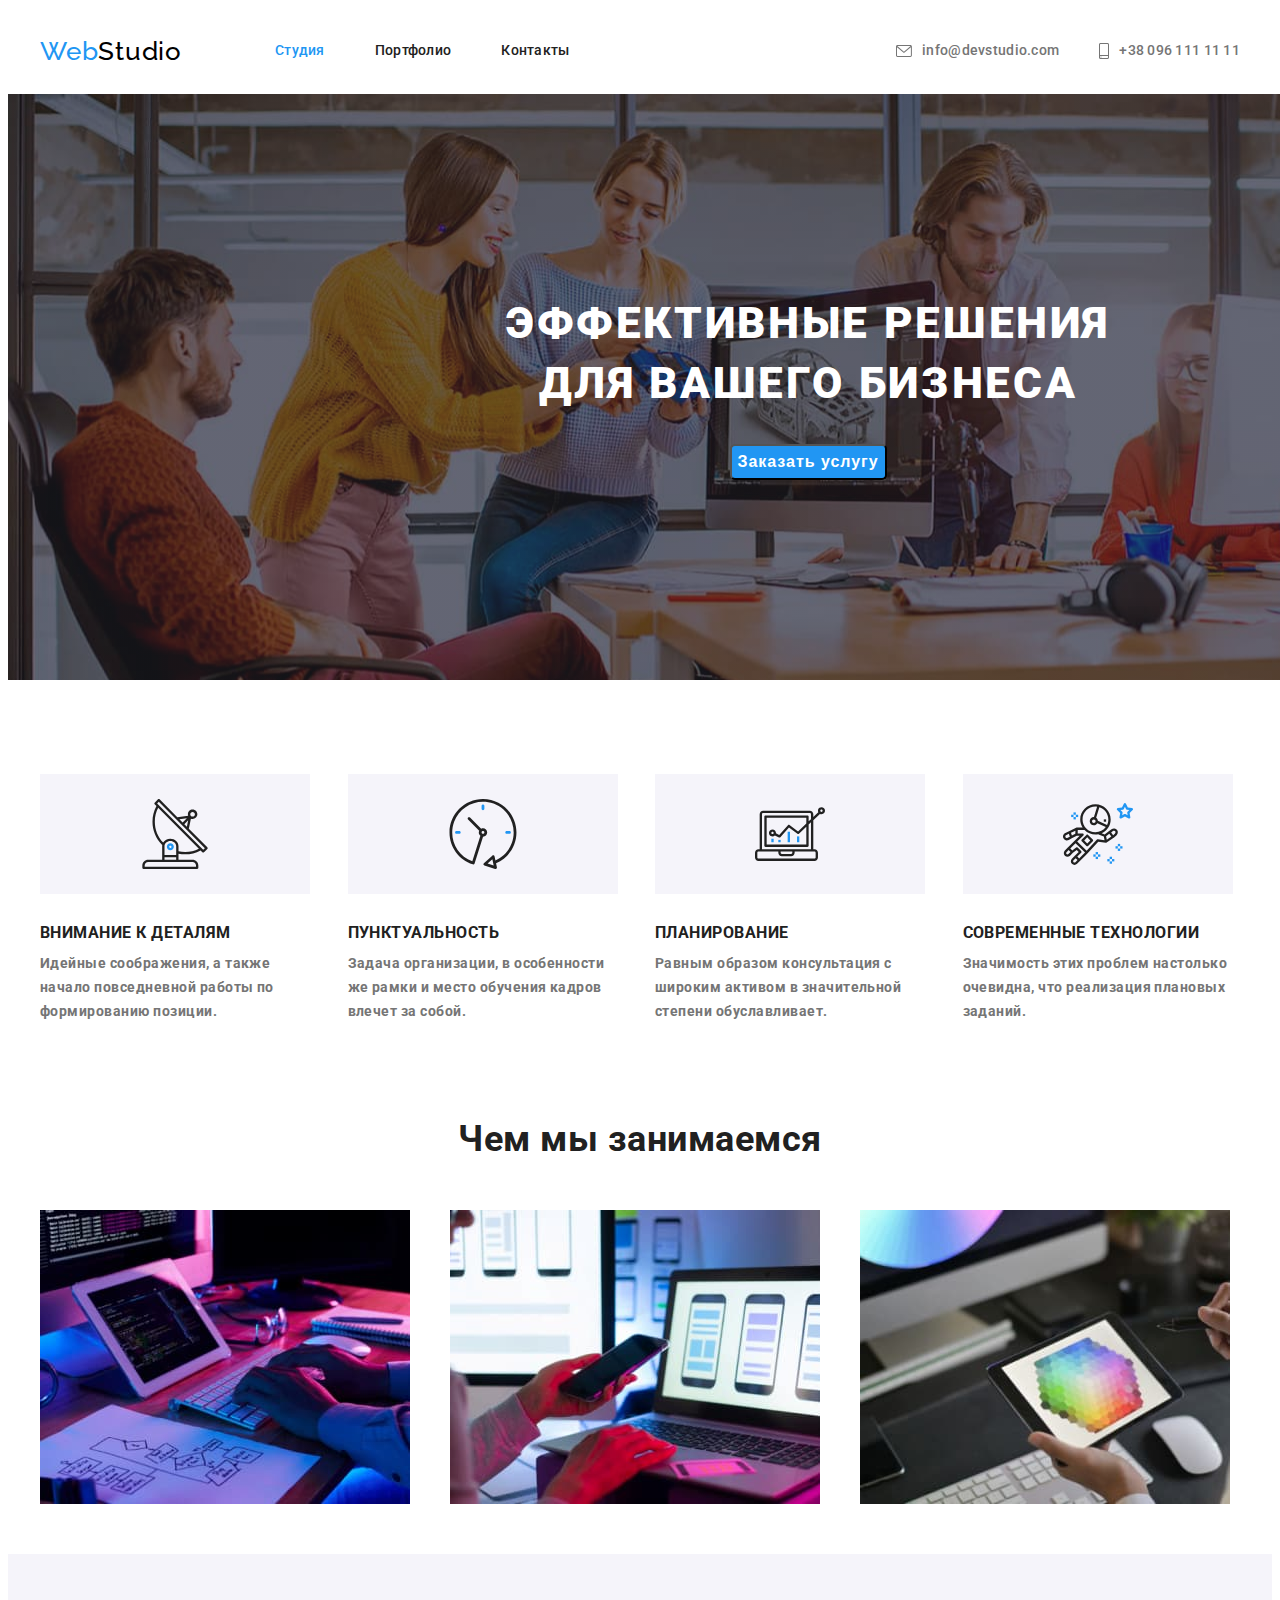
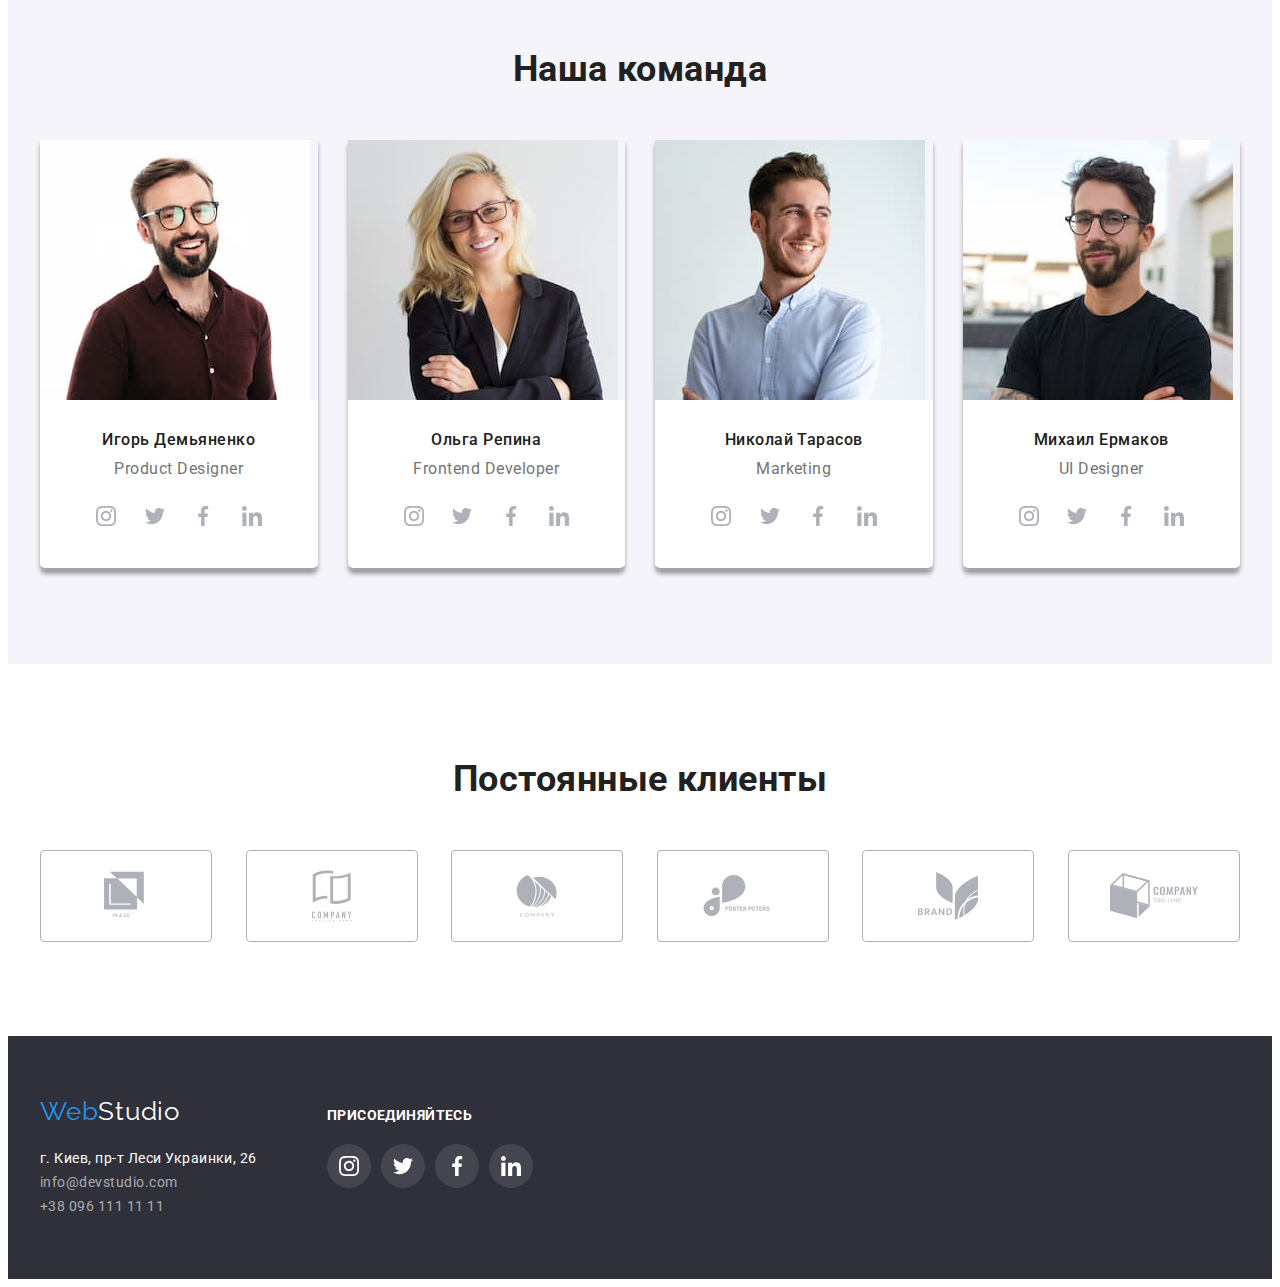
==== index.html @ 00ef2872 "21-03" ====
<!DOCTYPE html>
<html lang="ru">
<head>
    <meta charset="UTF-8">
    <meta http-equiv="X-UA-Compatible" content="IE=edge">
    <meta name="viewport" content="width=device-width, initial-scale=1.0">
    <title>WebStudio</title>
    <link rel="stylesheet" href="https://cdnjs.cloudflare.com/ajax/libs/modern-normalize/1.0.0/modern-normalize.min.css"
      integrity="sha512-ISS7cAi1PEhQ8jnbJpJZMd29NlhNj4AWYyLOSp2CE/CsHxTCu+r+t0D2yoJudVrd0/8fTVPUVDzY5Tvli75u/g=="
      crossorigin="anonymous" />
    <link rel="preconnect" href="https://fonts.gstatic.com">
    <link href="https://fonts.googleapis.com/css2?family=Raleway:wght@700&family=Roboto:wght@400;500;700;900&display=swap"
      rel="stylesheet">
    <link rel="stylesheet" href="./css/style.css">
</head>
<body>
    <!--Шапка сайта-->  
    <header>
      <div class="container page-header">
        <!--Навигация-->
        <nav>
          <!--Логотип-->
          <a href="./index.html" class="logo-header"><span>Web</span>Studio</a>
          <ul class="site-nav">
            <li><a href="./index.html" class="link current">Студия</a></li>
            <li><a href="./portfolio.html" class="link">Портфолио</a></li>
            <li><a href="" class="link">Контакты</a></li>
          </ul>
        </nav>
        <!--communication-header-->
          <ul class="communication-header">
            <li>
              <div class="communication-header-container">
                <svg class="communication-header-icon" width="16" height="12">
                  <use href="./images/icons.svg#icon-envelope"></use>
                </svg>
                <a href="mailto:info@devstudio.com" class="link">info@devstudio.com</a>
              </div>
            </li>            
              <li>
                <div class="communication-header-container">
                  <svg class="communication-header-icon" width="10" height="16">
                    <use href="./images/icons.svg#icon-smartphone"></use>
                  </svg>
                  <a href="tel:+380961111111" class="link">+38 096 111 11 11</a>
                </div>
              </li>
          </ul>
      </div>
    </header>
    <main>
      <!--Основная секця-->
      <section class="hero section">
        <div class="contanier">
          <h1 class="hero-title">Эффективные решения для вашего бизнеса</h1>
          <button type="button" class="hero-btn">Заказать услугу</button>
        </div>
      </section>
      <!--Особенности-->
      <section class="feature section">
        <h2 class="visually-hidden">Особенности</h2>
        <div class="container">
          <ul class="feature-list">
            <li class="feature-list-item">
              <div class="feature-logo">
                <svg class="feature-logo-icon">
                  <use href="./images/icons.svg#icon-antenna"></use>
                </svg>
              </div>
              <h3 class="section-list">Внимание к деталям</h3>
              <p>Идейные соображения, а также начало повседневной работы по формированию позиции.</p>
            </li>
            <li class="feature-list-item">
              <div class="feature-logo">
                <svg class="feature-logo-icon">
                  <use href="./images/icons.svg#icon-clock"></use>
                </svg>
              </div>
              <h3 class="section-list">Пунктуальность</h3>
              <p>Задача организации, в особенности же рамки и место обучения кадров влечет за собой.</p>
            </li>
            <li class="feature-list-item">
              <div class="feature-logo">
                <svg class="feature-logo-icon">
                  <use href="./images/icons.svg#icon-diagram"></use>
                </svg>
              </div>
              <h3 class="section-list">Планирование</h3>
              <p>Равным образом консультация с широким активом в значительной степени обуславливает.</p>
            </li>
            <li class="feature-list-item">
              <div class="feature-logo">
                <svg class="feature-logo-icon">
                  <use href="./images/icons.svg#icon-astronaut"></use>
                </svg>
              </div>
              <h3 class="section-list">Современные технологии</h3>
              <p>Значимость этих проблем настолько очевидна, что реализация плановых заданий.</p>
            </li>
          </ul>
        </div>
      </section>
      <!--Чем мы занимаемся-->
      <section class="business">
        <div class="container">
          <h2 class="section-title">Чем мы занимаемся</h2>
          <ul class="business-list">
            <li class="business-list-item">
              <img src="./images/business/box-1.jpg" alt="Человек работает на ноутбуке" width="370">
            </li>
            <li class="business-list-item">
              <img src="./images/business/box-2.jpg" alt="Человек работает на смартфоне" width="370">
            </li>
            <li class="business-list-item">
              <img src="./images/business/box-3.jpg" alt="Человек работает на планшете" width="370">
            </li>
          </ul>
        </div>
      </section>
      <!--Наша команда-->
      <section class="command section">
        <div class="container">
          <h2 class="section-title">Наша команда</h2>
          <ul class="command-list">
            <li class="command-list-item">
              <img src="./images/command/demyanenko.jpg" alt="Фотография Игоря Демьяненко" width="270">
              <div class="command-wapper">
                <h3 class="section-list">Игорь Демьяненко</h3>
                <p lang="en">Product Designer</p>
                <ul class="social-list">
                  <li class="social-list-item"><a href="https://www.instagram.com/" class="social-list-link">
                    <svg class="social-list-icon">
                      <use href="./images/icons.svg#icon-instagram"></use>
                    </svg>
                  </a>
                  </li>
                  <li class="social-list-item"><a href="https://twitter.com/" class="social-list-link">
                    <svg class="social-list-icon">
                      <use href="./images/icons.svg#icon-twitter"></use>
                    </svg>
                  </a>
                  </li>
                  <li class="social-list-item"><a href="" class="social-list-link">
                    <svg class="social-list-icon">
                      <use href="./images/icons.svg#icon-facebook"></use>
                    </svg>
                  </a>
                  </li>
                  <li class="social-list-item"><a href="https://www.linkedin.com/" class="social-list-link">
                    <svg class="social-list-icon">
                      <use href="./images/icons.svg#icon-linkedin"></use>
                    </svg>
                  </a>
                  </li>
                </ul>
            </div>
            </li>
            <li class="command-list-item">
              <img src="./images/command/repina.jpg" alt="Фотография Ольги Репиной" width="270">
              <div class="command-wapper">
                <h3 class="section-list">Ольга Репина</h3>
                <p lang="en">Frontend Developer</p>
                <ul class="social-list">
                  <li class="social-list-item"><a href="https://www.instagram.com/" class="social-list-link">
                      <svg class="social-list-icon">
                        <use href="./images/icons.svg#icon-instagram"></use>
                      </svg>
                    </a>
                  </li>
                  <li class="social-list-item"><a href="https://twitter.com/" class="social-list-link">
                      <svg class="social-list-icon">
                        <use href="./images/icons.svg#icon-twitter"></use>
                      </svg>
                    </a>
                  </li>
                  <li class="social-list-item"><a href="" class="social-list-link">
                      <svg class="social-list-icon">
                        <use href="./images/icons.svg#icon-facebook"></use>
                      </svg>
                    </a>
                  </li>
                  <li class="social-list-item"><a href="https://www.linkedin.com/" class="social-list-link">
                      <svg class="social-list-icon">
                        <use href="./images/icons.svg#icon-linkedin"></use>
                      </svg>
                    </a>
                  </li>
                </ul>
              </div>
            </li>
            <li class="command-list-item">
                <img src="./images/command/tarasov.jpg" alt="Фотография Николая Тарасова" width="270">
                <div class="command-wapper">
                  <h3 class="section-list">Николай Тарасов</h3>
                  <p lang="en">Marketing</p>
                  <ul class="social-list">
                    <li class="social-list-item"><a href="https://www.instagram.com/" class="social-list-link">
                        <svg class="social-list-icon">
                          <use href="./images/icons.svg#icon-instagram"></use>
                        </svg>
                      </a>
                    </li>
                    <li class="social-list-item"><a href="https://twitter.com/" class="social-list-link">
                        <svg class="social-list-icon">
                          <use href="./images/icons.svg#icon-twitter"></use>
                        </svg>
                      </a>
                    </li>
                    <li class="social-list-item"><a href="" class="social-list-link">
                        <svg class="social-list-icon">
                          <use href="./images/icons.svg#icon-facebook"></use>
                        </svg>
                      </a>
                    </li>
                    <li class="social-list-item"><a href="https://www.linkedin.com/" class="social-list-link">
                        <svg class="social-list-icon">
                          <use href="./images/icons.svg#icon-linkedin"></use>
                        </svg>
                      </a>
                    </li>
                  </ul>
                </div>
            </li>
            <li class="command-list-item">
                <img src="./images/command/ermakov.jpg" alt="Фотография Михаила Ермакова" width="270">
                <div class="command-wapper">
                  <h3 class="section-list">Михаил Ермаков</h3>
                  <p lang="en">UI Designer</p>
                  <ul class="social-list">
                    <li class="social-list-item"><a href="https://www.instagram.com/" class="social-list-link">
                        <svg class="social-list-icon">
                          <use href="./images/icons.svg#icon-instagram"></use>
                        </svg>
                      </a>
                    </li>
                    <li class="social-list-item"><a href="https://twitter.com/" class="social-list-link">
                        <svg class="social-list-icon">
                          <use href="./images/icons.svg#icon-twitter"></use>
                        </svg>
                      </a>
                    </li>
                    <li class="social-list-item"><a href="" class="social-list-link">
                        <svg class="social-list-icon">
                          <use href="./images/icons.svg#icon-facebook"></use>
                        </svg>
                      </a>
                    </li>
                    <li class="social-list-item"><a href="https://www.linkedin.com/" class="social-list-link">
                        <svg class="social-list-icon">
                          <use href="./images/icons.svg#icon-linkedin"></use>
                        </svg>
                      </a>
                    </li>
                  </ul>
                </div>
            </li>
          </ul>
        </div>
      </section>
      <!--Постоянные клиенты-->
      <section class="regular-client section">
        <div class="container">
          <h2 class="section-title">Постоянные клиенты</h2>
          <ul class="regular-client-list">
            <li class="regular-client-item">
              <a href="" class="regular-client-link">
                <svg class="regular-client-list-icon" width="44" height="50">
                  <use href="./images/icons.svg#icon-logo-1"></use>
                </svg>
              </a>
            </li>
            <li class="regular-client-item">
              <a href="" class="regular-client-link">
                <svg class="regular-client-list-icon" width="40" height="52">
                  <use href="./images/icons.svg#icon-logo-2"></use>
                </svg>
              </a>
            </li>
            <li class="regular-client-item">
              <a href="" class="regular-client-link">
                <svg class="regular-client-list-icon" width="42" height="42">
                  <use href="./images/icons.svg#icon-logo-3"></use>
                </svg>
              </a>
            </li>
            <li class="regular-client-item">
              <a href="" class="regular-client-link">
                <svg class="regular-client-list-icon" width="80" height="42">
                  <use href="./images/icons.svg#icon-logo-4"></use>
                </svg>
              </a>
            </li>
            <li class="regular-client-item">
              <a href="" class="regular-client-link">
                <svg class="regular-client-list-icon" width="60" height="48">
                  <use href="./images/icons.svg#icon-logo-5"></use>
                </svg>
              </a>
            </li>
            <li class="regular-client-item">
              <a href="" class="regular-client-link">
                <svg class="regular-client-list-icon" width="88" height="46">
                  <use href="./images/icons.svg#icon-logo-6"></use>
                </svg>
              </a>
            </li>

          </ul>
        </div>

      </section>
    </main>
    <!--Подвал сайта-->
    <footer>
      <div class="container">
        <!--Логотип-->
        <div class="footer-address">
          <a href="./index.html" class="logo-footer"><span>Web</span>Studio</a>
          <address class="address">
            <p>г. Киев, пр-т Леси Украинки, 26</p>
            <ul class="communication-footer">
              <li><a href="mailto:info@devstudio.com" class="link">info@devstudio.com</a></li>
              <li><a href="tel:+380961111111" class="link">+38 096 111 11 11</a></li>
            </ul>
          </address>
         </div>
        <div class="footer-social">
          <p>присоединяйтесь</p>
          <ul class="footer-social-list">
            <li class="footer-social-list-item"><a href="https://www.instagram.com/" class="social-list-link">
                <svg class="footer-social-list-icon">
                  <use href="./images/icons.svg#icon-instagram"></use>
                </svg>
              </a>
            </li>
            <li class="footer-social-list-item"><a href="https://twitter.com/" class="social-list-link">
                <svg class="footer-social-list-icon">
                  <use href="./images/icons.svg#icon-twitter"></use>
                </svg>
              </a>
            </li>
            <li class="footer-social-list-item"><a href="" class="social-list-link">
                <svg class="footer-social-list-icon">
                  <use href="./images/icons.svg#icon-facebook"></use>
                </svg>
              </a>
            </li>
            <li class="footer-social-list-item"><a href="https://www.linkedin.com/" class="social-list-link">
                <svg class="footer-social-list-icon">
                  <use href="./images/icons.svg#icon-linkedin"></use>
                </svg>
              </a>
            </li>
          </ul>
        </div>
      </div>
    </footer>
  
</body>
</html>
---- css/style.css ----
/* Основной цвет текста #757575 */
/* Вторичный цвет текста #212121 */
/* Синий цвет #2196F3 */
/* Белый цвет #FFFFFF */
/* Цвет ссылок футера rgba(255, 255, 255, 0.6) */
/* Вторичный цвет фона #F5F4FA */

:root {
  --primary-text-color: #757575;
  --primary-section-text-color: #ffffff;
  --primary-section-background-color: #2f303a;
  --footer-section-background-color: #2f303a;
  --footer-social-background-color: rgba(255, 255, 255, 0.1);
  --title-text-color: #212121;
  --accent-color: #2196f3;
  --primary-background-color: #ffffff;
  --second-background-color: #f5f4fa;
  --logo-header-color: #000000;
  --logo-footer-color: #ffffff;
  --communication-footer-color: rgb(255, 255, 255, 0.6);
  --color-text-btn: #ffffff;
  --btn-hover-color: #188ce8;
  --social-primary-color: #afb1b8;
  --regular-client-link-primary-color: #afb1b8;
  --social-second-color: #ffffff;
}

/* Сброс стилей для h1-h6, p */
h1,
h2,
h3,
h4,
h5,
h6,
p {
  margin: 0;
}

/* Убираем маркеры из списков */
ul {
  list-style: none;
  margin: 0;
  padding: 0;
}

img {
  display: block;
}
body {
  /* Подгружаем шрифты */
  font-family: 'Roboto', sans-serif;
  letter-spacing: 0.03em;
  /* Основной цвет текста #757575 */
  color: var(--primary-text-color);

  /* Основной цвет фона #ffffff */
  background-color: var(---primary-background-color);
}

/* ==========Прячем ненужные заголовки */
.visually-hidden {
  position: absolute !important;
  clip: rect(1px 1px 1px 1px); /* IE6, IE7 */
  clip: rect(1px, 1px, 1px, 1px);
  padding: 0 !important;
  border: 0 !important;
  height: 1px !important;
  width: 1px !important;
  overflow: hidden;
}
/* ===Класс КОНТЕЙНЕР */
.container {
  width: 1200px;
  margin: 0 auto;
  padding: 0 15px;
}

.page-header,
.page-header nav,
.site-nav,
.communication-header {
  display: flex;
  align-items: center;
}
.page-header {
  justify-content: space-between;
  align-items: center;
  padding: 25px 0;
}

/* Задаем стиль для h2 */
.container h2 {
  font-weight: bold;
  font-size: 36px;
  line-height: 1.17;
  text-align: center;
  margin-bottom: 50px;
}

/* ===Класс Секция */
.section {
  padding-top: 94px;
  padding-bottom: 94px;
}
/* =======================ШАПКА САЙТА========================= */
/* Шапка сайта */
.page-header {
  background-color: var(--header-background-color);
  font-weight: 500;
  font-size: 14px;
  line-height: 1.14;
  letter-spacing: 0.02em;
}

/* Логотип в шапке */

.logo-header {
  display: inline-block;
  font-family: 'Raleway', sans-serif;
  font-size: 26px;
  line-height: 1.19;
  letter-spacing: 0.03em;
  color: var(--logo-header-color); /* Черный цвет логотипа #000000 */
  text-decoration: none;
  margin-right: 93px;
}
.site-nav .link {
  display: inline-block;
  margin-right: 50px;
}

.header {
  border-bottom: 1px solid #ececec;
}
.logo-header > span {
  color: var(--accent-color);
}

/* Навигация */

.site-nav .link {
  color: var(--title-text-color); /* Вторичный цвет текста #212121 */
  text-decoration: none;
}
.site-nav .link:hover,
.site-nav .link:focus {
  color: var(--accent-color); /* Синий цвет #2196F3 */
}
/* Активная страница */
.site-nav .link.current {
  color: var(--accent-color);
}
/* Коммуникация (шапка) */

.communication-header li:not(:last-child) {
  margin-right: 30px;
}
.communication-header .link {
  display: flex;
  align-items: center;
  text-decoration: none;
  color: currentColor;
}
.communication-header-container {
  display: flex;
  justify-content: center;
  align-content: center;
}
.communication-header-container .link {
  display: flex;
  justify-content: center;
  align-content: center;
}
.communication-header-icon {
  margin: 10px;
}
.communication-header .link:hover,
.communication-header .link:focus {
  color: var(--accent-color); /* Синий цвет #2196F3 */
}

/* ================================================ */
/* ================ОСНОВНАЯ СТРАНИЦА================================ */
/* Основная секця */
.hero {
  background-color: var(--primary-section-background-color);
  padding: 200px 0;
  background-image: linear-gradient(
      rgba(47, 48, 58, 0.4),
      rgba(47, 48, 58, 0.4)
    ),
    url(../images/bg.jpg);
  background-repeat: no-repeat;
  background-size: cover;
  min-width: 1600px;
}

.hero-title {
  font-weight: 900;
  font-size: 44px;
  line-height: 1.36;
  text-align: center;
  letter-spacing: 0.06em;
  text-transform: uppercase;
  color: var(--primary-section-text-color);
  max-width: 700px;
  margin: 0 auto;
  margin-bottom: 30px;
}

/* Свойство Кнопки (button)смотри в разделе "Кнопкм" */

/* Общее для секций (шрифты h2 h3) */
.section-title {
  color: var(--title-text-color); /* Вторичный цвет текста #212121 */
}
.section-list {
  color: var(--title-text-color); /* Вторичный цвет текста #212121 */
}
/* Секция  Особенности */

.container .feature-list {
  font-weight: bold;
  font-size: 14px;
  line-height: 1.14;
  display: flex;
  margin-left: -30px;
  margin-top: -30px;
}
.feature-logo {
  display: flex;
  width: 270px;
  height: 120px;
  background-color: var(--second-background-color);
  margin-bottom: 30px;
}
.feature-logo-icon {
  width: 70px;
  height: 70px;
  padding: auto;
  margin: auto;
}
.container .feature-list-item {
  width: calc(100% / 4 - 30px);
  margin-left: 30px;
  margin-top: 30px;
}
.feature p {
  font-size: 14px;
  line-height: 1.71;
  padding-top: 10px;
  font-family: Roboto;
}
.feature h3 {
  letter-spacing: 0.03em;
  text-transform: uppercase;
}

/* Секция  Чем мы занимаемся */
.container .business-list {
  display: flex;
  margin-left: -30px;
  margin-top: -30px;
  padding-bottom: 50px;
}
.container .business-list-item {
  width: calc(100% / 3 - 30px);
  margin-left: 30px;
  margin-top: 30px;
}

/* Секция  Наша команда */
.command {
  background-color: var(--second-background-color);
}
.container .command-list {
  display: flex;
  margin-left: -30px;
  margin-top: -30px;
}

.command-wapper {
  display: block;
  padding-top: 30px;
  border-bottom: 2px solid #a5a5a9;
  border-bottom-right-radius: 6px;
  border-bottom-left-radius: 6px;
  background-color: var(--primary-background-color);
  padding-left: 44px;
  padding-right: 44px;
}
.container .command-list-item {
  width: calc(100% / 4 - 30px);
  margin-left: 30px;
  margin-top: 30px;
  border-bottom-right-radius: 6px;
  border-bottom-left-radius: 6px;
  box-shadow: 0px 4px 4px 0px #9e9da1;
}

.command h3 {
  font-weight: 500;
  font-size: 16px;
  line-height: 1.19;
  text-align: center;
  margin-bottom: 10px;
}
.command p {
  font-size: 16px;
  line-height: 1.19;
  text-align: center;
  margin-bottom: 16px;
}
.social-list {
  display: flex;
  justify-content: space-between;
}
.social-list-link {
  display: flex;
  width: 44px;
  height: 44px;
  border-radius: 50%;
  justify-content: center;
  align-items: center;
  margin-bottom: 30px;
}
.social-list-icon {
  width: 20px;
  height: 20px;
  fill: var(--social-primary-color);
}
.social-list-link:hover .social-list-icon,
.social-list-link:focus .social-list-icon {
  fill: var(--social-second-color);
}
.social-list-link:hover,
.social-list-link:focus {
  background-color: var(--accent-color);
}

/* Постоянные клиенты */

.regular-client-list {
  display: flex;
  justify-content: space-between;
}
.regular-client-link {
  display: flex;
  width: 170px;
  height: 90px;
  justify-content: center;
  align-items: center;
  border: 1px solid var(--regular-client-link-primary-color);
  border-radius: 4px;
  fill: var(--regular-client-link-primary-color);
}
.regular-client-link:hover,
.regular-client-link:focus {
  fill: var(--accent-color);
  border-color: var(--accent-color);
}
/* ================================================ */
/* ===================ПОРТФОЛИО============================= */
/* Страница Портфолио */
.portfoleo {
  padding-top: 94px;
  padding-bottom: 94px;
}
/* Секция  Фильтр проектов */
.filters {
  font-weight: 500;
  font-size: 16px;
  line-height: 1.62;
  text-align: center;
}
.portfoleo-filters-list {
  display: flex;
  justify-content: center;
}

.portfoleo-filters-list-item {
  margin-left: 8px;
}
/* Секция  Список проектов */

.container .portfoleo-project-list {
  display: flex;
  flex-wrap: wrap;
  margin-left: -30px;
  margin-top: -30px;
  padding-top: 50px;
}
.container .portfoleo-project-list-item {
  width: calc(100% / 3 - 30px);
  margin-left: 30px;
  margin-top: 30px;
}
.portfoleo-project-list-item:hover {
  box-shadow: 0px 4px 4px 0px #bfbfbf, 0px 4px 4px 0px #f0f0f0,
    1px 4px 6px 0px #d9d9d9;
  cursor: pointer;
}
.portfoleo-project-wapper {
  display: block;
  border: 1px solid #eeeeee;
  border-top: none;
  padding: 20px 24px;
}

.portfoleo-project-wapper h3 {
  font-weight: bold;
  font-size: 18px;
  line-height: 2;
  letter-spacing: 0.06em;
  margin-bottom: 10px;
}
.portfoleo-project p {
  font-size: 16px;
  line-height: 1.87;
  margin: 10px auto;
}

/* ================================================ */

/* ====================КНОПКИ САЙТА============================ */
/* Кнопки */
.button {
  font-family: inherit;
  cursor: pointer;
}
.hero-btn {
  font-weight: bold;
  font-size: 16px;
  line-height: 1.87;
  text-align: center;
  letter-spacing: 0.06em;
  color: var(--color-text-btn);
  background-color: var(--accent-color);
  margin: 0 auto;
  display: block;
  border-radius: 5px;
}
.hero-btn:hover,
.hero-btn:focus {
  color: var(--color-text-btn);
  background-color: var(--btn-hover-color);
}

.portfoleo-filters-list-item .portfoleo-button {
  border: none;
  color: var(title-text-color);
  background-color: var(second-background-colorolor);
  border-radius: 4px;
  padding: 6px 22px;
}
.portfoleo-filters-list-item .portfoleo-button:hover,
.portfoleo-filters-list-item .portfoleo-button:focus {
  color: var(--primary-section-text-color);
  background-color: var(--accent-color);
  box-shadow: 0px 4px 2px 0px #9e9da1;
  cursor: pointer;
}
/* ================================================ */
/* ===================ПОДВАЛ САЙТА============================= */

/* Подвал сайта */
footer {
  color: var(--logo-footer-color);
  background-color: var(--footer-section-background-color);
}
footer .container {
  display: flex;
  padding: 60px 0;
}
/* footer p {
  padding-bottom: 10px;
} */
/* Логотип в подвале */
.logo-footer {
  font-family: 'Raleway', sans-serif;
  font-size: 26px;
  line-height: 1.19;
  letter-spacing: 0.03em;
  text-decoration: none;
  color: var(--logo-footer-color);
  -bottom: 20px;
}
.logo-footer > span {
  color: var(--accent-color);
}
.address {
  font-size: 14px;
  font-style: normal;
  line-height: 1.71;
  padding-top: 20px;
}
/* Коммуникация (подвал) */
footer {
  display: flex;
  justify-content: flex-start;
}
.communication-footer .link {
  font-size: 14px;
  line-height: 1.71;
  color: var(--communication-footer-color);
  text-decoration: none;
  padding-top: 10px;
}
.communication-footer .link:hover,
.communication-footer .link:focus {
  color: var(--accent-color); /* Синий цвет #2196F3 */
}
.footer-social {
  display: flex;
  flex-direction: column;
  width: 206px;
  height: 80px;
  margin-left: 70px;
  margin-top: 12px;
}
.footer-social p {
  font-weight: bold;
  font-size: 14px;
  line-height: 1.14;
  letter-spacing: 0.03em;
  text-transform: uppercase;
  color: var(--primary-section-text-color);
  margin-bottom: 20px;
}
.footer-social-list {
  display: flex;
  justify-content: space-between;
  align-items: center;
}
.footer-social-list-item {
  width: 44px;
  height: 44px;
  background-color: var(--footer-social-background-color);
  border-radius: 50%;
}
.footer-social-list-icon {
  width: 20px;
  height: 20px;
  fill: var(--logo-footer-color);
}
/* ================================================ */
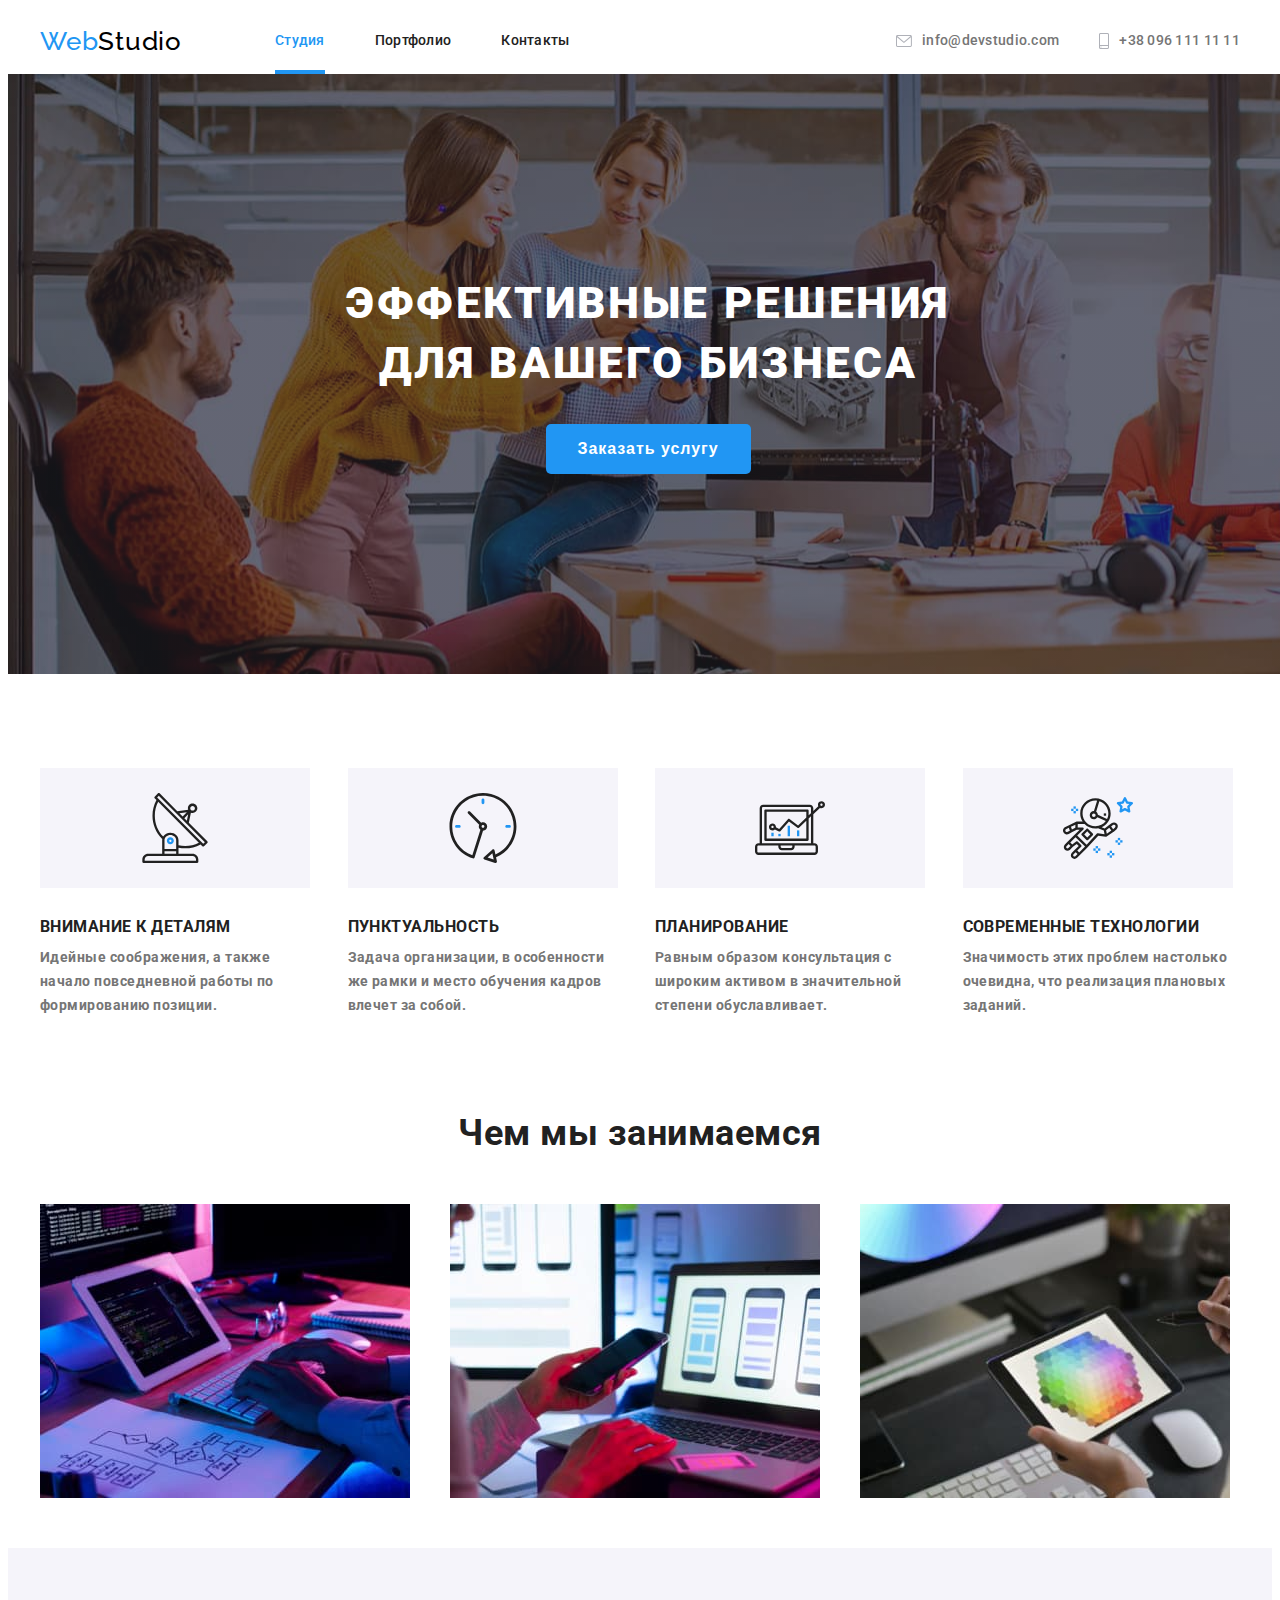
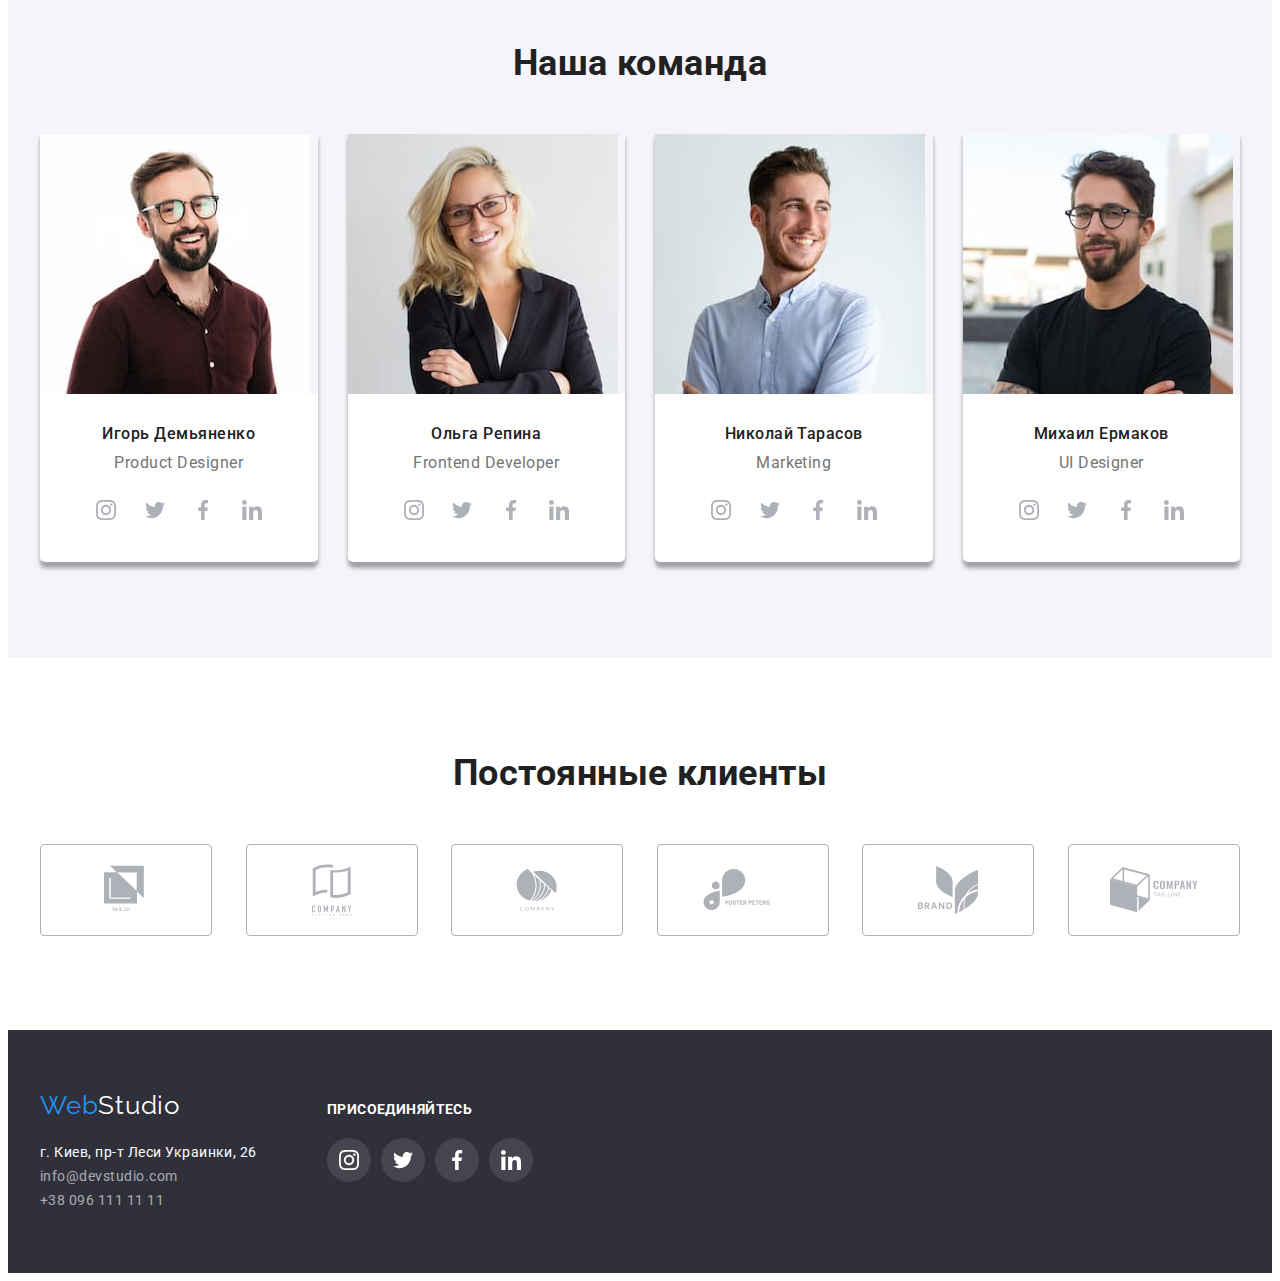
==== commit dd78e76c: "22-03" ====
--- a/index.html
+++ b/index.html
@@ -31,18 +31,20 @@
           <ul class="communication-header">
             <li>
               <div class="communication-header-container">
-                <svg class="communication-header-icon" width="16" height="12">
+                <a href="mailto:info@devstudio.com" class="link">
+                  <svg class="communication-header-icon" width="16" height="12">
                   <use href="./images/icons.svg#icon-envelope"></use>
                 </svg>
-                <a href="mailto:info@devstudio.com" class="link">info@devstudio.com</a>
+                info@devstudio.com</a>
               </div>
             </li>            
               <li>
-                <div class="communication-header-container">
-                  <svg class="communication-header-icon" width="10" height="16">
+                <div class="communication-header-container">                 
+                  <a href="tel:+380961111111" class="link"> 
+                    <svg class="communication-header-icon" width="10" height="16">
                     <use href="./images/icons.svg#icon-smartphone"></use>
                   </svg>
-                  <a href="tel:+380961111111" class="link">+38 096 111 11 11</a>
+                  +38 096 111 11 11</a>
                 </div>
               </li>
           </ul>
@@ -53,7 +55,7 @@
       <section class="hero section">
         <div class="contanier">
           <h1 class="hero-title">Эффективные решения для вашего бизнеса</h1>
-          <button type="button" class="hero-btn">Заказать услугу</button>
+          <button class="hero-btn" type="button"data-modal-open>Заказать услугу</button>
         </div>
       </section>
       <!--Особенности-->
@@ -355,6 +357,17 @@
         </div>
       </div>
     </footer>
-  
+
+    <div class="backdrop is-hidden" data-modal>
+      <div class="modal">
+        <button type="button" class="modal-close-btn" data-modal-close>
+          <svg class="modal-close-btn-icon" width="18" height="18">
+            <use href="./images/icons.svg#icon-close-black-18dp" ></use>
+          </svg>
+        </button>
+      </div>
+    </div>
+    
+  <script src="./js/modal.js"></script>
 </body>
 </html>--- a/css/style.css
+++ b/css/style.css
@@ -82,11 +82,6 @@
   display: flex;
   align-items: center;
 }
-.page-header {
-  justify-content: space-between;
-  align-items: center;
-  padding: 25px 0;
-}
 
 /* Задаем стиль для h2 */
 .container h2 {
@@ -105,6 +100,8 @@
 /* =======================ШАПКА САЙТА========================= */
 /* Шапка сайта */
 .page-header {
+  justify-content: space-between;
+  align-items: center;
   background-color: var(--header-background-color);
   font-weight: 500;
   font-size: 14px;
@@ -141,11 +138,25 @@
 .site-nav .link {
   color: var(--title-text-color); /* Вторичный цвет текста #212121 */
   text-decoration: none;
-}
+  position: relative;
+  padding: 25px 0;
+}
+.site-nav .current::after {
+  content: '';
+  height: 4px;
+  width: 100%;
+  background-color: var(--accent-color);
+  display: block;
+  position: absolute;
+  top: calc(100% - 4px);
+  right: 0;
+}
+
 .site-nav .link:hover,
 .site-nav .link:focus {
   color: var(--accent-color); /* Синий цвет #2196F3 */
 }
+
 /* Активная страница */
 .site-nav .link.current {
   color: var(--accent-color);
@@ -176,7 +187,14 @@
 }
 .communication-header .link:hover,
 .communication-header .link:focus {
-  color: var(--accent-color); /* Синий цвет #2196F3 */
+  color: var(--accent-color);
+  /* Синий цвет #2196F3 */
+}
+.link svg {
+  fill: var(--regular-client-link-primary-color);
+}
+.link:hover svg {
+  fill: var(--accent-color);
 }
 
 /* ================================================ */
@@ -192,7 +210,7 @@
     url(../images/bg.jpg);
   background-repeat: no-repeat;
   background-size: cover;
-  min-width: 1600px;
+  width: 100vw;
 }
 
 .hero-title {
@@ -426,6 +444,7 @@
 /* Кнопки */
 .button {
   font-family: inherit;
+  border-bottom-width: 0;
   cursor: pointer;
 }
 .hero-btn {
@@ -438,7 +457,9 @@
   background-color: var(--accent-color);
   margin: 0 auto;
   display: block;
+  border: 0px;
   border-radius: 5px;
+  padding: 10px 32px;
 }
 .hero-btn:hover,
 .hero-btn:focus {
@@ -544,3 +565,45 @@
   fill: var(--logo-footer-color);
 }
 /* ================================================ */
+
+.backdrop {
+  position: fixed;
+  top: 0;
+  left: 0;
+  width: 100vw;
+  height: 100vh;
+  background-color: rgba(0, 0, 0, 0.2);
+
+  transition: all 500ms linear;
+}
+
+.modal {
+  position: absolute;
+  top: 50%;
+  left: 50%;
+  transform: translate(-50%, -50%);
+  width: 528px;
+  height: 581px;
+  background-color: var(--primary-background-color);
+  box-shadow: 0px 1px 3px rgba(0, 0, 0, 0.12), 0px 1px 1px rgba(0, 0, 0, 0.14),
+    0px 2px 1px rgba(0, 0, 0, 0.2);
+  border-radius: 4px;
+}
+
+.modal-close-btn {
+  position: absolute;
+  top: 8px;
+  right: 8px;
+  width: 30px;
+  height: 30px;
+  background-color: #ffffff;
+  border: 1px solid rgba(0, 0, 0, 0.1);
+  border-radius: 50%;
+  cursor: pointer;
+}
+
+.is-hidden {
+  opacity: 0;
+  visibility: hidden;
+  pointer-events: none;
+}
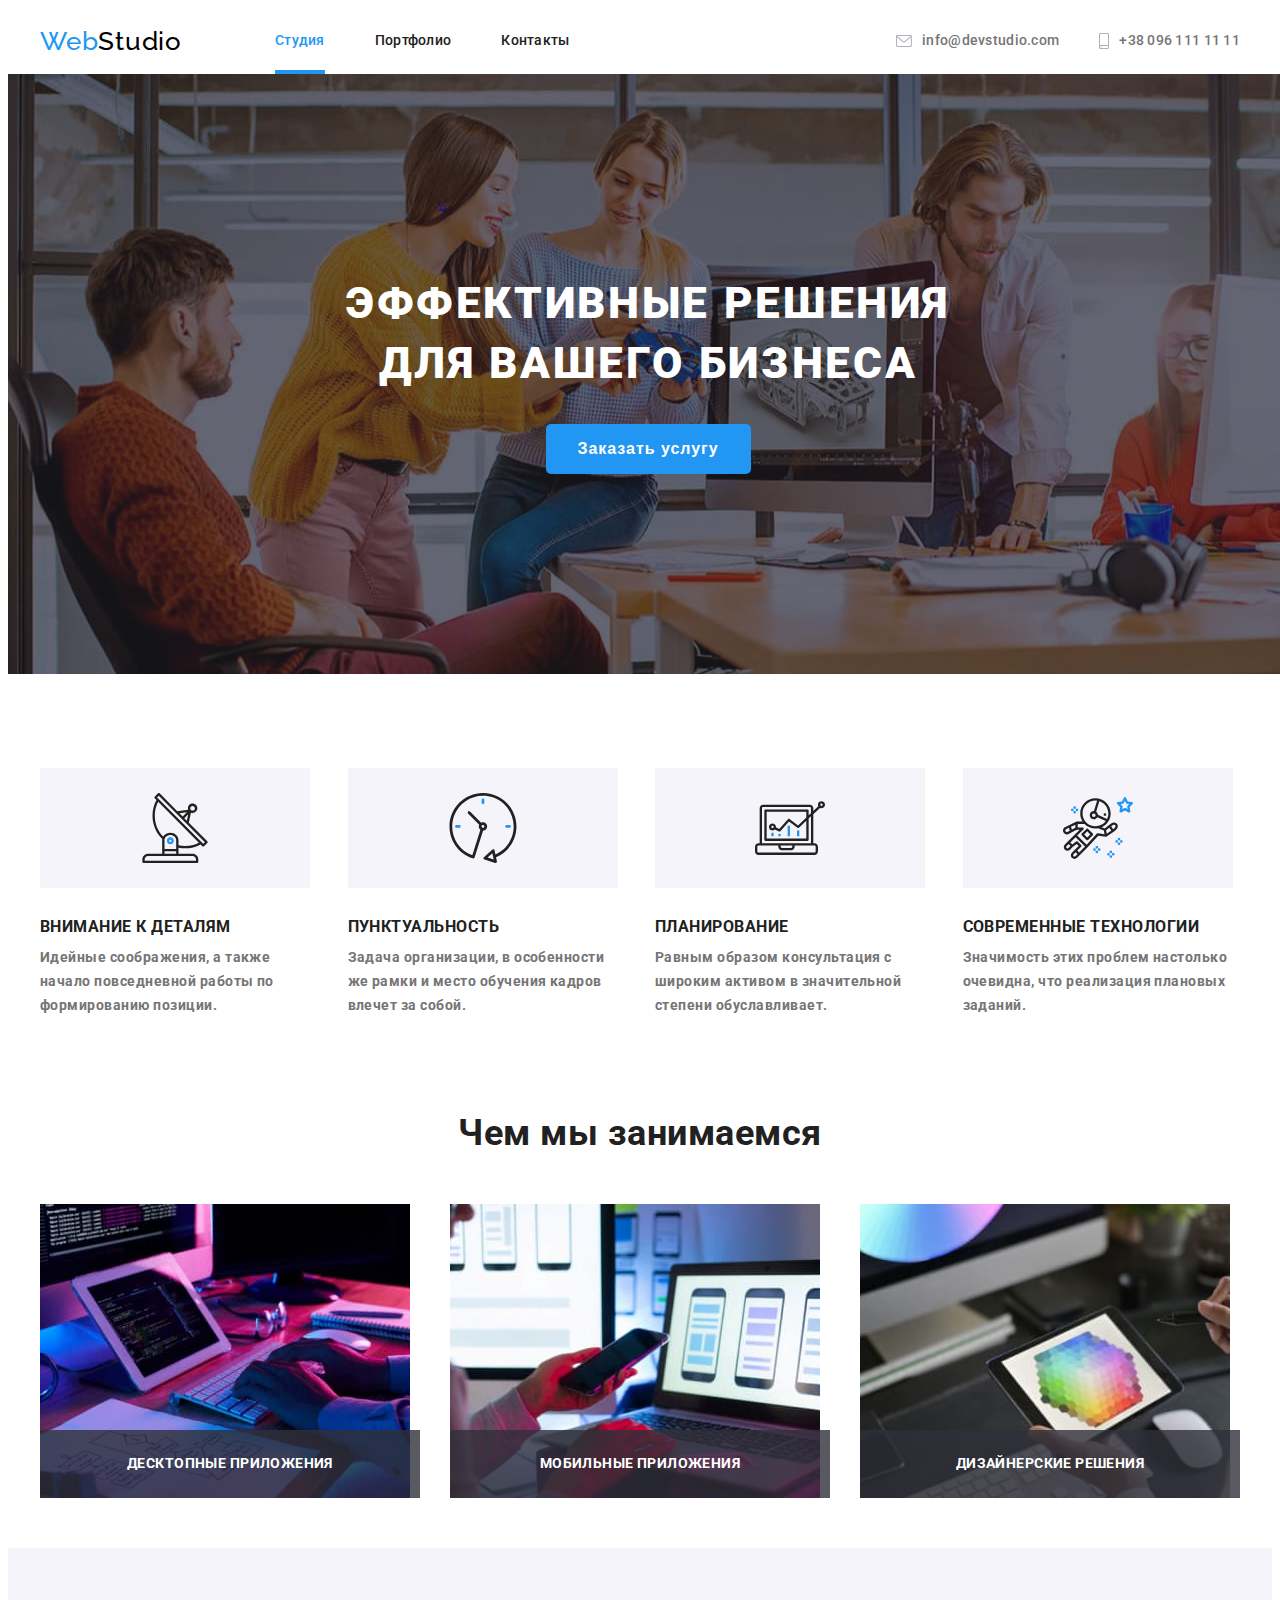
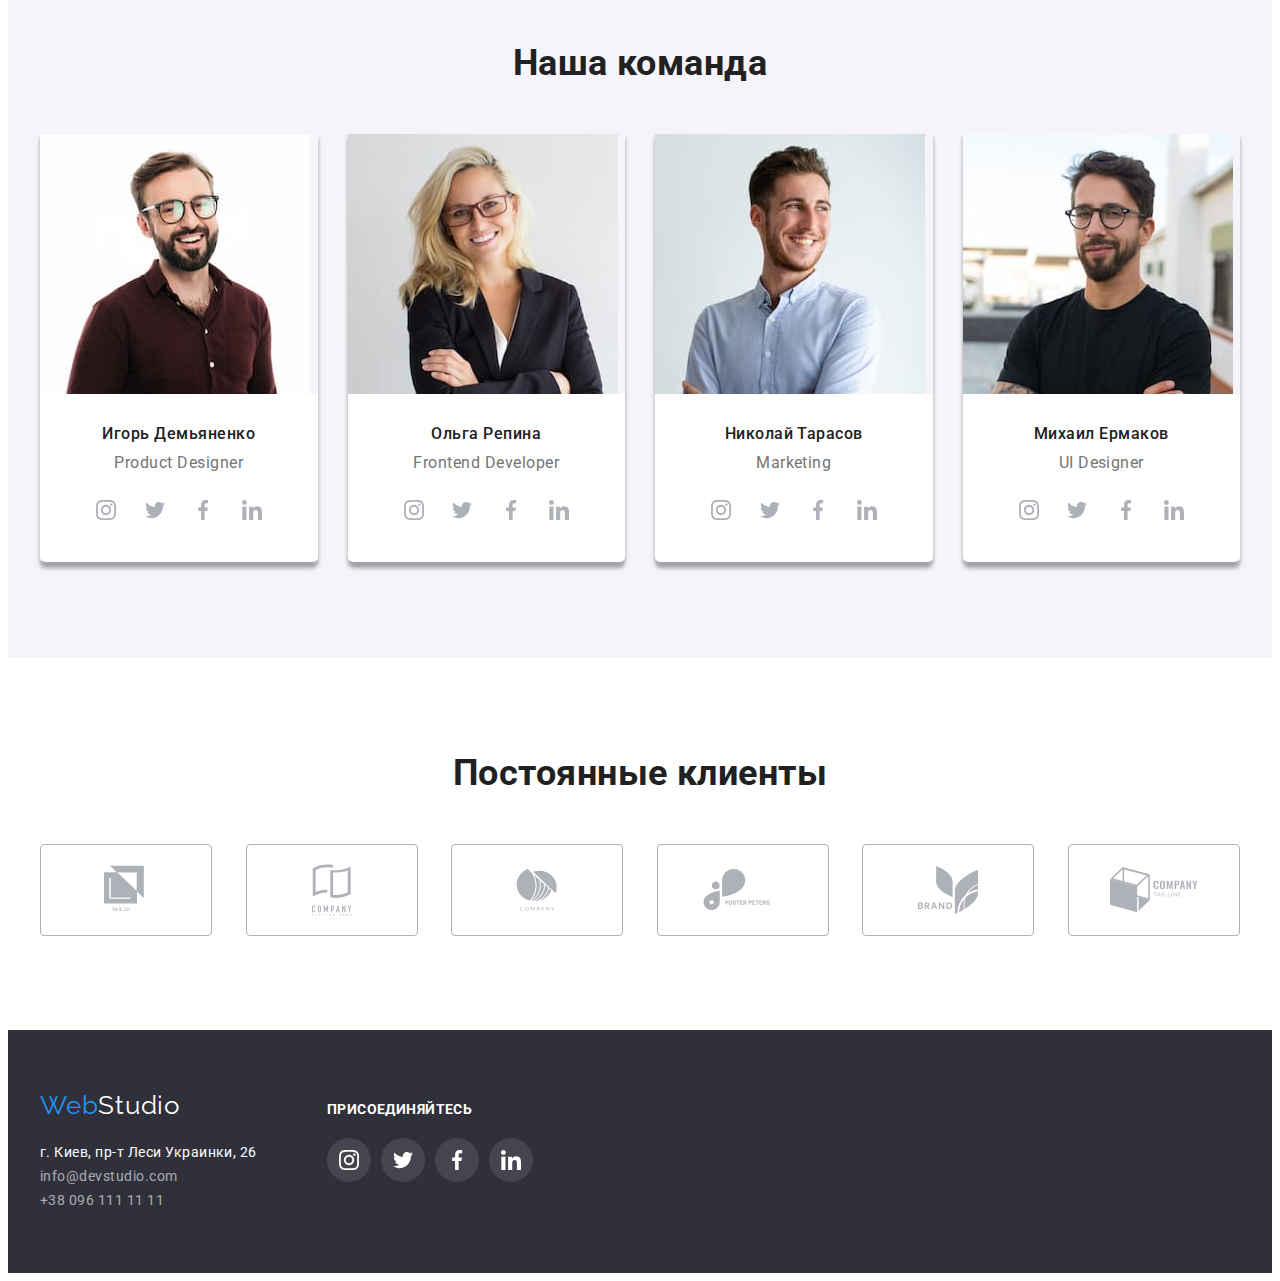
==== commit d082c18d: "dz-5" ====
--- a/index.html
+++ b/index.html
@@ -109,12 +109,27 @@
           <ul class="business-list">
             <li class="business-list-item">
               <img src="./images/business/box-1.jpg" alt="Человек работает на ноутбуке" width="370">
+            <div class="business-list-item-text-box">
+              <p class="business-list-item-text">
+                Десктопные приложения
+              </p>
+            </div>
             </li>
             <li class="business-list-item">
               <img src="./images/business/box-2.jpg" alt="Человек работает на смартфоне" width="370">
+            <div class="business-list-item-text-box">
+              <p class="business-list-item-text">
+                Мобильные приложения
+              </p>
+            </div>
             </li>
             <li class="business-list-item">
               <img src="./images/business/box-3.jpg" alt="Человек работает на планшете" width="370">
+            <div class="business-list-item-text-box">
+              <p class="business-list-item-text">
+                Дизайнерские решения
+              </p>
+            </div>
             </li>
           </ul>
         </div>
--- a/css/style.css
+++ b/css/style.css
@@ -23,6 +23,7 @@
   --social-primary-color: #afb1b8;
   --regular-client-link-primary-color: #afb1b8;
   --social-second-color: #ffffff;
+  --portfoleo-project-list-text-color: #ffffff;
 }
 
 /* Сброс стилей для h1-h6, p */
@@ -140,6 +141,8 @@
   text-decoration: none;
   position: relative;
   padding: 25px 0;
+  transition-duration: 250ms;
+  transition-timing-function: cubic-bezier(0.4, 0, 0.2, 1);
 }
 .site-nav .current::after {
   content: '';
@@ -171,6 +174,8 @@
   align-items: center;
   text-decoration: none;
   color: currentColor;
+  transition-duration: 250ms;
+  transition-timing-function: cubic-bezier(0.4, 0, 0.2, 1);
 }
 .communication-header-container {
   display: flex;
@@ -285,6 +290,23 @@
   width: calc(100% / 3 - 30px);
   margin-left: 30px;
   margin-top: 30px;
+  position: relative;
+}
+.business-list-item-text {
+  font-weight: bold;
+  font-size: 14px;
+  line-height: 1.14;
+  text-align: center;
+  letter-spacing: 0.03em;
+  text-transform: uppercase;
+  color: var(--primary-section-text-color);
+  background: rgba(47, 48, 58, 0.8);
+  padding: 26px 0;
+}
+.business-list-item-text-box {
+  position: absolute;
+  bottom: 0;
+  width: 100%;
 }
 
 /* Секция  Наша команда */
@@ -341,6 +363,8 @@
   justify-content: center;
   align-items: center;
   margin-bottom: 30px;
+  transition-duration: 250ms;
+  transition-timing-function: cubic-bezier(0.4, 0, 0.2, 1);
 }
 .social-list-icon {
   width: 20px;
@@ -371,6 +395,8 @@
   border: 1px solid var(--regular-client-link-primary-color);
   border-radius: 4px;
   fill: var(--regular-client-link-primary-color);
+  transition-duration: 250ms;
+  transition-timing-function: cubic-bezier(0.4, 0, 0.2, 1);
 }
 .regular-client-link:hover,
 .regular-client-link:focus {
@@ -412,12 +438,36 @@
   width: calc(100% / 3 - 30px);
   margin-left: 30px;
   margin-top: 30px;
+  position: relative;
+  overflow: hidden;
 }
 .portfoleo-project-list-item:hover {
   box-shadow: 0px 4px 4px 0px #bfbfbf, 0px 4px 4px 0px #f0f0f0,
     1px 4px 6px 0px #d9d9d9;
   cursor: pointer;
-}
+  transition-duration: 250ms;
+  transition-timing-function: cubic-bezier(0.4, 0, 0.2, 1);
+}
+
+.portfoleo-project-list-text {
+  font-size: 18px;
+  line-height: 1.56;
+  letter-spacing: 0.03em;
+  color: var(--portfoleo-project-list-text-color);
+  background: rgba(33, 150, 243, 0.9);
+  padding: 63px 24px;
+}
+.portfoleo-projekt-list-item-text-box {
+  position: absolute;
+  top: 0;
+  transform: translateY(150%);
+  transition-duration: 250ms;
+  transition-timing-function: cubic-bezier(0.4, 0, 0.2, 1);
+}
+.portfoleo-project-list-item:hover .portfoleo-projekt-list-item-text-box {
+  transform: translateY(0);
+}
+
 .portfoleo-project-wapper {
   display: block;
   border: 1px solid #eeeeee;
@@ -465,6 +515,8 @@
 .hero-btn:focus {
   color: var(--color-text-btn);
   background-color: var(--btn-hover-color);
+  transition-duration: 250ms;
+  transition-timing-function: cubic-bezier(0.4, 0, 0.2, 1);
 }
 
 .portfoleo-filters-list-item .portfoleo-button {
@@ -493,9 +545,7 @@
   display: flex;
   padding: 60px 0;
 }
-/* footer p {
-  padding-bottom: 10px;
-} */
+
 /* Логотип в подвале */
 .logo-footer {
   font-family: 'Raleway', sans-serif;
@@ -526,6 +576,8 @@
   color: var(--communication-footer-color);
   text-decoration: none;
   padding-top: 10px;
+  transition-duration: 250ms;
+  transition-timing-function: cubic-bezier(0.4, 0, 0.2, 1);
 }
 .communication-footer .link:hover,
 .communication-footer .link:focus {
